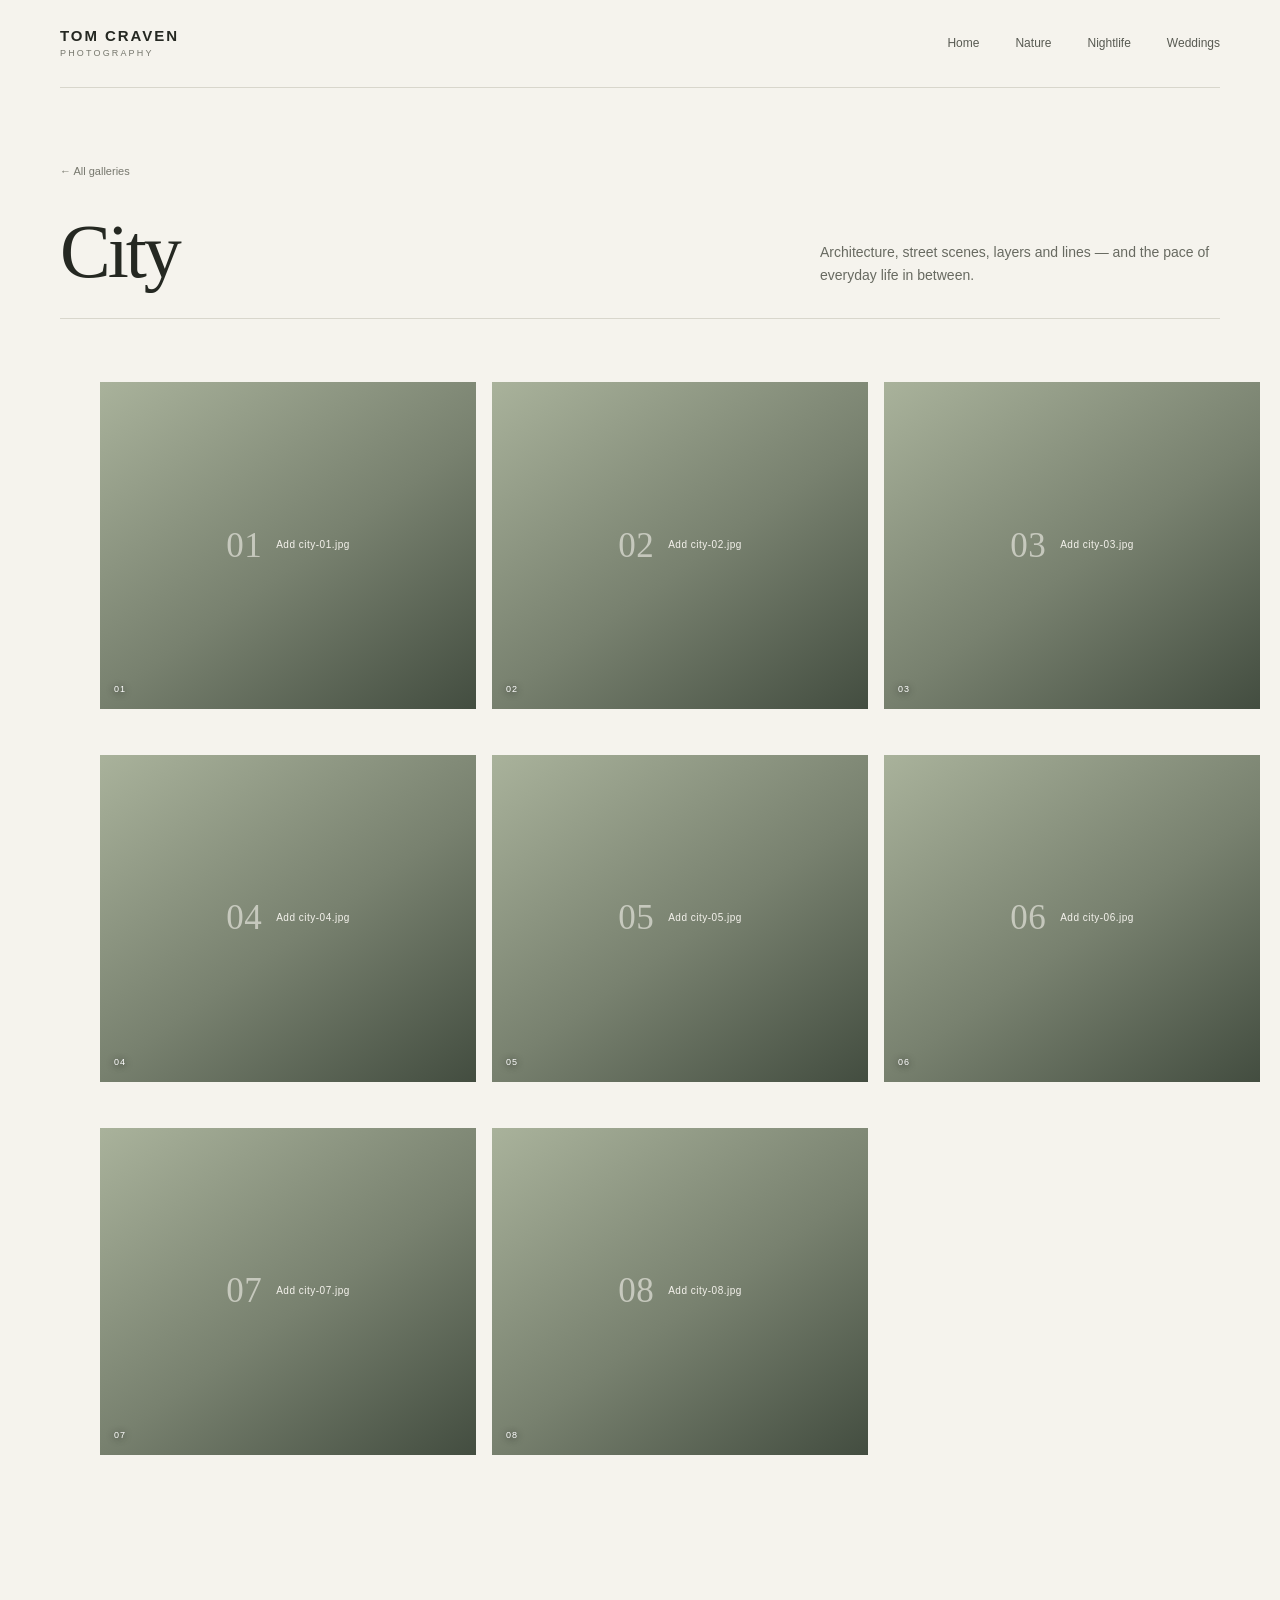
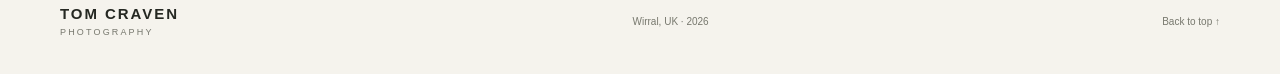
==== galleries/city.html @ 0cf1f6f1 "Add files via upload" ====
<!doctype html>
<html lang="en">
<head>
  <meta charset="utf-8"><meta name="viewport" content="width=device-width, initial-scale=1">
  <meta name="theme-color" content="#f5f3ed"><meta name="description" content="City photography by Tom Craven — architecture, street scenes and everyday movement.">
  <title>City — Tom Craven Photography</title><link rel="stylesheet" href="/assets/site.css"><script src="/assets/site.js" defer></script>
</head>
<body id="top">
  <header class="site-header wrap"><a class="wordmark" href="/">TOM CRAVEN<span>PHOTOGRAPHY</span></a><nav class="main-nav" aria-label="Main navigation"><a href="/">Home</a><a href="/galleries/nature.html">Nature</a><a href="/galleries/nightlife.html">Nightlife</a><a href="/galleries/weddings.html">Weddings</a></nav></header>
  <main class="wrap"><section class="gallery-intro"><a class="back-link" href="/#galleries">← All galleries</a><div class="gallery-heading"><h1>City</h1><p>Architecture, street scenes, layers and lines — and the pace of everyday life in between.</p></div><div class="gallery-rule"></div></section>
    <section class="photo-grid" aria-label="City photographs">
      <figure class="photo-tile photo-frame" data-caption="City · 01"><img data-photo src="/images/city/city-01.jpg" alt="City photograph 01"><span class="photo-placeholder"><b>01</b><span>Add city-01.jpg</span></span><figcaption>01</figcaption></figure>
      <figure class="photo-tile photo-frame" data-caption="City · 02"><img data-photo src="/images/city/city-02.jpg" alt="City photograph 02"><span class="photo-placeholder"><b>02</b><span>Add city-02.jpg</span></span><figcaption>02</figcaption></figure>
      <figure class="photo-tile photo-frame" data-caption="City · 03"><img data-photo src="/images/city/city-03.jpg" alt="City photograph 03"><span class="photo-placeholder"><b>03</b><span>Add city-03.jpg</span></span><figcaption>03</figcaption></figure>
      <figure class="photo-tile photo-frame" data-caption="City · 04"><img data-photo src="/images/city/city-04.jpg" alt="City photograph 04"><span class="photo-placeholder"><b>04</b><span>Add city-04.jpg</span></span><figcaption>04</figcaption></figure>
      <figure class="photo-tile photo-frame" data-caption="City · 05"><img data-photo src="/images/city/city-05.jpg" alt="City photograph 05"><span class="photo-placeholder"><b>05</b><span>Add city-05.jpg</span></span><figcaption>05</figcaption></figure>
      <figure class="photo-tile photo-frame" data-caption="City · 06"><img data-photo src="/images/city/city-06.jpg" alt="City photograph 06"><span class="photo-placeholder"><b>06</b><span>Add city-06.jpg</span></span><figcaption>06</figcaption></figure>
      <figure class="photo-tile photo-frame" data-caption="City · 07"><img data-photo src="/images/city/city-07.jpg" alt="City photograph 07"><span class="photo-placeholder"><b>07</b><span>Add city-07.jpg</span></span><figcaption>07</figcaption></figure>
      <figure class="photo-tile photo-frame" data-caption="City · 08"><img data-photo src="/images/city/city-08.jpg" alt="City photograph 08"><span class="photo-placeholder"><b>08</b><span>Add city-08.jpg</span></span><figcaption>08</figcaption></figure>
    </section>
  </main><footer class="site-footer wrap"><a class="wordmark" href="/">TOM CRAVEN<span>PHOTOGRAPHY</span></a><p>Wirral, UK · <span id="year"></span></p><a href="#" class="back-top">Back to top ↑</a></footer>
</body></html>
---- assets/site.css ----
:root{--paper:#f5f3ed;--ink:#252822;--muted:#77786e;--line:#d8d6cc;--green:#58694c;--serif:'Playfair Display',Georgia,serif;--sans:'DM Sans',Arial,sans-serif;--wrap:1160px}
*{box-sizing:border-box}
html{scroll-behavior:smooth;scroll-padding-top:90px}
body{margin:0;background:var(--paper);color:var(--ink);font-family:var(--sans);font-size:15px;line-height:1.65;-webkit-font-smoothing:antialiased}
a{color:inherit;text-decoration:none}
img{display:block;max-width:100%}
.wrap{width:min(var(--wrap),calc(100% - 64px));margin-inline:auto}
.site-header{min-height:88px;display:flex;align-items:center;justify-content:space-between;border-bottom:1px solid var(--line)}
.wordmark{font-size:15px;font-weight:700;letter-spacing:.13em;line-height:1.1}.wordmark span{display:block;margin-top:5px;color:var(--muted);font-size:9px;font-weight:500;letter-spacing:.24em}
.main-nav{display:flex;gap:36px;color:#585a52;font-size:12px}.main-nav a:hover,.text-link:hover,.back-link:hover{color:var(--green)}
.intro{position:relative;display:grid;grid-template-columns:1fr .76fr;column-gap:10%;align-items:center;min-height:600px;padding-block:78px 105px}
.intro-copy{padding:15px 0 35px}.eyebrow{margin:0 0 17px;color:var(--green);font-size:10px;font-weight:600;letter-spacing:.19em;text-transform:uppercase}
h1,h2,p{margin-top:0}.intro h1{max-width:620px;margin:0 0 22px;font-family:var(--serif);font-size:clamp(44px,6vw,74px);font-weight:500;line-height:1.08;letter-spacing:-.04em}.intro h1 em{color:var(--green);font-weight:500}
.intro-lede{max-width:440px;margin-bottom:24px;color:#676960;font-size:15px}.text-link{display:inline-flex;gap:14px;align-items:center;border-bottom:1px solid var(--green);padding:5px 0;color:var(--green);font-size:12px;font-weight:600}
.intro-photo{position:relative;display:block;aspect-ratio:.78;max-height:440px;overflow:hidden;background:#d7d9cb}.photo-frame{position:relative;overflow:hidden}.photo-frame img{width:100%;height:100%;object-fit:cover;transition:transform .7s cubic-bezier(.2,.7,.2,1)}.intro-photo:hover img,.category-card:hover img{transform:scale(1.025)}
.photo-placeholder{position:absolute;inset:0;display:flex;align-items:center;justify-content:center;gap:14px;padding:20px;color:#f5f3ed;background:linear-gradient(145deg,#a9b29b,#78816f 54%,#434d40);font-size:11px;letter-spacing:.05em}.photo-placeholder b{font-family:var(--serif);font-size:52px;font-weight:500;opacity:.6}.photo-placeholder small{display:inline-block;margin-top:6px;opacity:.75;font-size:9px;letter-spacing:.1em}.photo-frame.has-photo .photo-placeholder{display:none}.photo-caption{position:absolute;right:18px;bottom:16px;left:18px;display:flex;justify-content:space-between;color:white;font-size:12px;text-shadow:0 1px 8px #222}
.intro-note{position:absolute;bottom:39px;left:0;color:var(--muted);font-family:var(--serif);font-size:14px;font-style:italic}
.gallery-index{padding-block:88px 110px;border-top:1px solid var(--line)}.section-topline{display:flex;justify-content:space-between;align-items:center}.section-topline .eyebrow{margin-bottom:0}.section-topline>span{color:var(--muted);font-size:10px;letter-spacing:.12em}.gallery-index h2,.about h2,.contact h2{margin:13px 0 38px;font-family:var(--serif);font-size:clamp(34px,4.5vw,52px);font-weight:500;line-height:1.16;letter-spacing:-.025em}
.category-grid{display:grid;grid-template-columns:repeat(4,minmax(0,1fr));gap:20px}.category-card{min-width:0}.category-image{display:block;position:relative;aspect-ratio:.79;background:#d7d9cb}.category-number{position:absolute;top:13px;left:14px;color:white;font-size:9px;letter-spacing:.14em;text-shadow:0 1px 6px #333}.category-info{display:flex;justify-content:space-between;align-items:flex-start;gap:10px;padding-top:15px}.category-info strong{display:block;font-family:var(--serif);font-size:21px;font-weight:500}.category-info small{display:block;margin-top:4px;color:var(--muted);font-size:11px;line-height:1.5}.arrow{padding-top:4px;color:var(--green);font-size:17px}
.tone-city .photo-placeholder{background:linear-gradient(145deg,#a7b1b4,#73828a 55%,#46545b)}.tone-night .photo-placeholder{background:linear-gradient(145deg,#aa8772,#735c61 55%,#363644)}.tone-wedding .photo-placeholder{background:linear-gradient(145deg,#c7bba7,#aa9e8d 55%,#756d61)}
.about{display:grid;grid-template-columns:.7fr 1.3fr;gap:8%;padding-block:75px 100px;border-top:1px solid var(--line)}.about .eyebrow{padding-top:13px}.about h2{margin:0 0 23px}.about p:not(.eyebrow){max-width:590px;margin-bottom:14px;color:#66685e;font-size:14px}
.contact{position:relative;isolation:isolate;display:grid;grid-template-columns:.7fr 1.3fr;gap:8%;padding-block:66px 82px}.contact::before{content:"";position:absolute;inset:0 -100vw;z-index:-1;background:#e9e8df}.contact .eyebrow{padding-top:11px}.contact h2{max-width:610px;margin:0 0 22px}.contact-link{display:inline-flex;gap:30px;align-items:center;border-bottom:1px solid var(--green);padding-bottom:6px;color:var(--green);font-size:13px;font-weight:600}
.site-footer{display:flex;justify-content:space-between;align-items:center;gap:20px;min-height:104px}.site-footer p{margin:0;color:var(--muted);font-size:10px}.back-top{color:var(--muted);font-size:10px}.back-top:hover{color:var(--green)}
.gallery-intro{padding-block:70px 48px}.back-link{display:inline-block;margin-bottom:32px;color:var(--muted);font-size:11px}.gallery-heading{display:flex;justify-content:space-between;align-items:end;gap:40px}.gallery-heading h1{margin:0;font-family:var(--serif);font-size:clamp(48px,7vw,76px);font-weight:500;line-height:1.05;letter-spacing:-.04em}.gallery-heading p{max-width:400px;margin:0 0 5px;color:#686a61;font-size:14px}.gallery-rule{margin-top:26px;border-top:1px solid var(--line)}
.photo-grid{display:grid;grid-template-columns:repeat(3,minmax(0,1fr));gap:16px;padding-bottom:100px}.photo-tile{position:relative;display:block;width:100%;aspect-ratio:1.15;border:0;background:#d7d9cb;cursor:zoom-in}.photo-tile:focus-visible{outline:2px solid var(--green);outline-offset:3px}.photo-tile img{width:100%;height:100%;object-fit:cover}.photo-tile .photo-placeholder{font-size:10px}.photo-tile .photo-placeholder b{font-size:35px}.photo-tile figcaption{position:absolute;bottom:12px;left:14px;color:white;font-size:9px;letter-spacing:.12em;text-shadow:0 1px 7px #222}.photo-tile.missing{cursor:default}
.photo-dialog{width:min(92vw,1100px);max-width:none;max-height:92vh;padding:0;border:0;background:#171914;color:white}.photo-dialog::backdrop{background:rgba(13,15,12,.91)}.photo-dialog img{max-width:100%;max-height:82vh;margin:auto;object-fit:contain}.dialog-close{position:absolute;top:12px;right:15px;width:40px;height:40px;border:1px solid #ffffff66;border-radius:50%;background:#111a;color:white;font-size:25px;cursor:pointer}.photo-dialog figcaption{padding:12px 18px 16px;color:#ddd;font-size:11px}
@media(max-width:800px){.wrap{width:min(var(--wrap),calc(100% - 40px))}.intro{min-height:0;column-gap:6%;padding-block:62px 90px}.intro h1{font-size:clamp(42px,8vw,62px)}.intro-note{bottom:32px}.category-grid{grid-template-columns:repeat(2,minmax(0,1fr));row-gap:30px}.gallery-index{padding-block:70px 82px}.about,.contact{grid-template-columns:1fr;gap:10px}.about{padding-block:60px 75px}.contact{padding-block:55px 68px}.gallery-heading{align-items:start;flex-direction:column;gap:14px}.gallery-intro{padding-block:48px 35px}.photo-grid{gap:10px}}
@media(max-width:520px){.wrap{width:calc(100% - 36px)}.site-header{min-height:74px}.main-nav{gap:17px;font-size:10px}.wordmark{font-size:13px}.intro{grid-template-columns:1fr;padding-block:52px 78px}.intro-copy{padding:0 0 30px}.intro h1{max-width:450px;font-size:52px}.intro-photo{width:100%;max-height:none;aspect-ratio:1.02}.intro-note{bottom:27px;font-size:12px}.gallery-index{padding-block:58px 70px}.gallery-index h2{margin-bottom:26px}.category-grid{gap:23px 12px}.category-image{aspect-ratio:.76}.category-info{padding-top:10px}.category-info strong{font-size:18px}.category-info small{font-size:10px}.arrow{font-size:14px}.about{padding-block:52px 64px}.contact{padding-block:48px 58px}.site-footer{min-height:98px;flex-wrap:wrap;padding-block:18px}.site-footer p{order:3;width:100%}.gallery-intro{padding-top:38px}.back-link{margin-bottom:27px}.gallery-heading h1{font-size:55px}.gallery-heading p{font-size:13px}.photo-grid{grid-template-columns:repeat(2,minmax(0,1fr));gap:9px;padding-bottom:68px}.photo-tile{aspect-ratio:.88}.photo-tile .photo-placeholder{gap:7px;flex-direction:column}.photo-tile .photo-placeholder b{font-size:30px}.photo-tile .photo-placeholder span{text-align:center}}
@media(prefers-reduced-motion:reduce){*,*::before,*::after{scroll-behavior:auto!important;transition:none!important}}
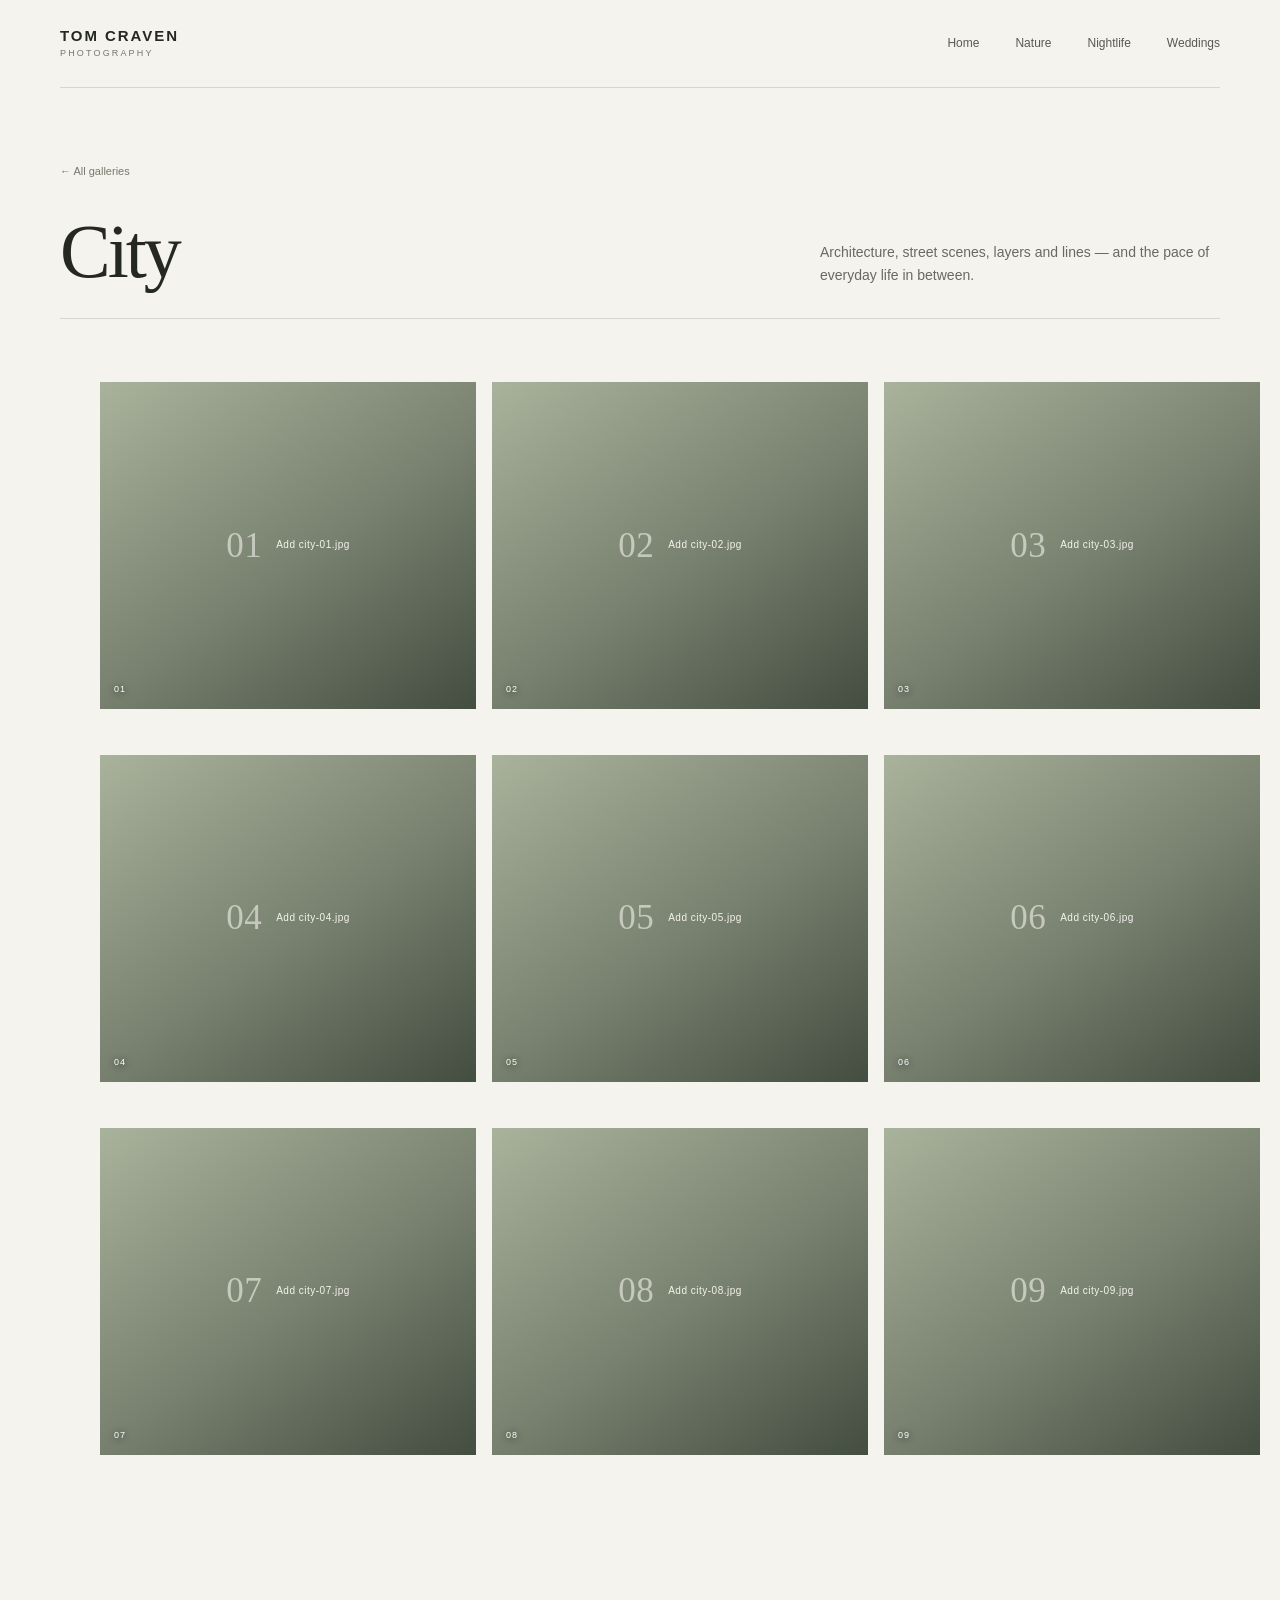
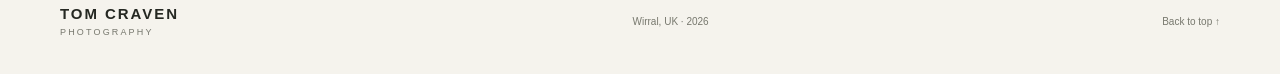
==== commit 5b01b2d6: "Add ninth city gallery photo" ====
--- a/galleries/city.html
+++ b/galleries/city.html
@@ -17,6 +17,7 @@
       <figure class="photo-tile photo-frame" data-caption="City · 06"><img data-photo src="/images/city/city-06.jpg" alt="City photograph 06"><span class="photo-placeholder"><b>06</b><span>Add city-06.jpg</span></span><figcaption>06</figcaption></figure>
       <figure class="photo-tile photo-frame" data-caption="City · 07"><img data-photo src="/images/city/city-07.jpg" alt="City photograph 07"><span class="photo-placeholder"><b>07</b><span>Add city-07.jpg</span></span><figcaption>07</figcaption></figure>
       <figure class="photo-tile photo-frame" data-caption="City · 08"><img data-photo src="/images/city/city-08.jpg" alt="City photograph 08"><span class="photo-placeholder"><b>08</b><span>Add city-08.jpg</span></span><figcaption>08</figcaption></figure>
-    </section>
+          <figure class="photo-tile photo-frame" data-caption="City · 09"><img data-photo src="/images/city/city-09.jpg" alt="City photograph 09"><span class="photo-placeholder"><b>09</b><span>Add city-09.jpg</span></span><figcaption>09</figcaption></figure>
+</section>
   </main><footer class="site-footer wrap"><a class="wordmark" href="/">TOM CRAVEN<span>PHOTOGRAPHY</span></a><p>Wirral, UK · <span id="year"></span></p><a href="#" class="back-top">Back to top ↑</a></footer>
 </body></html>
